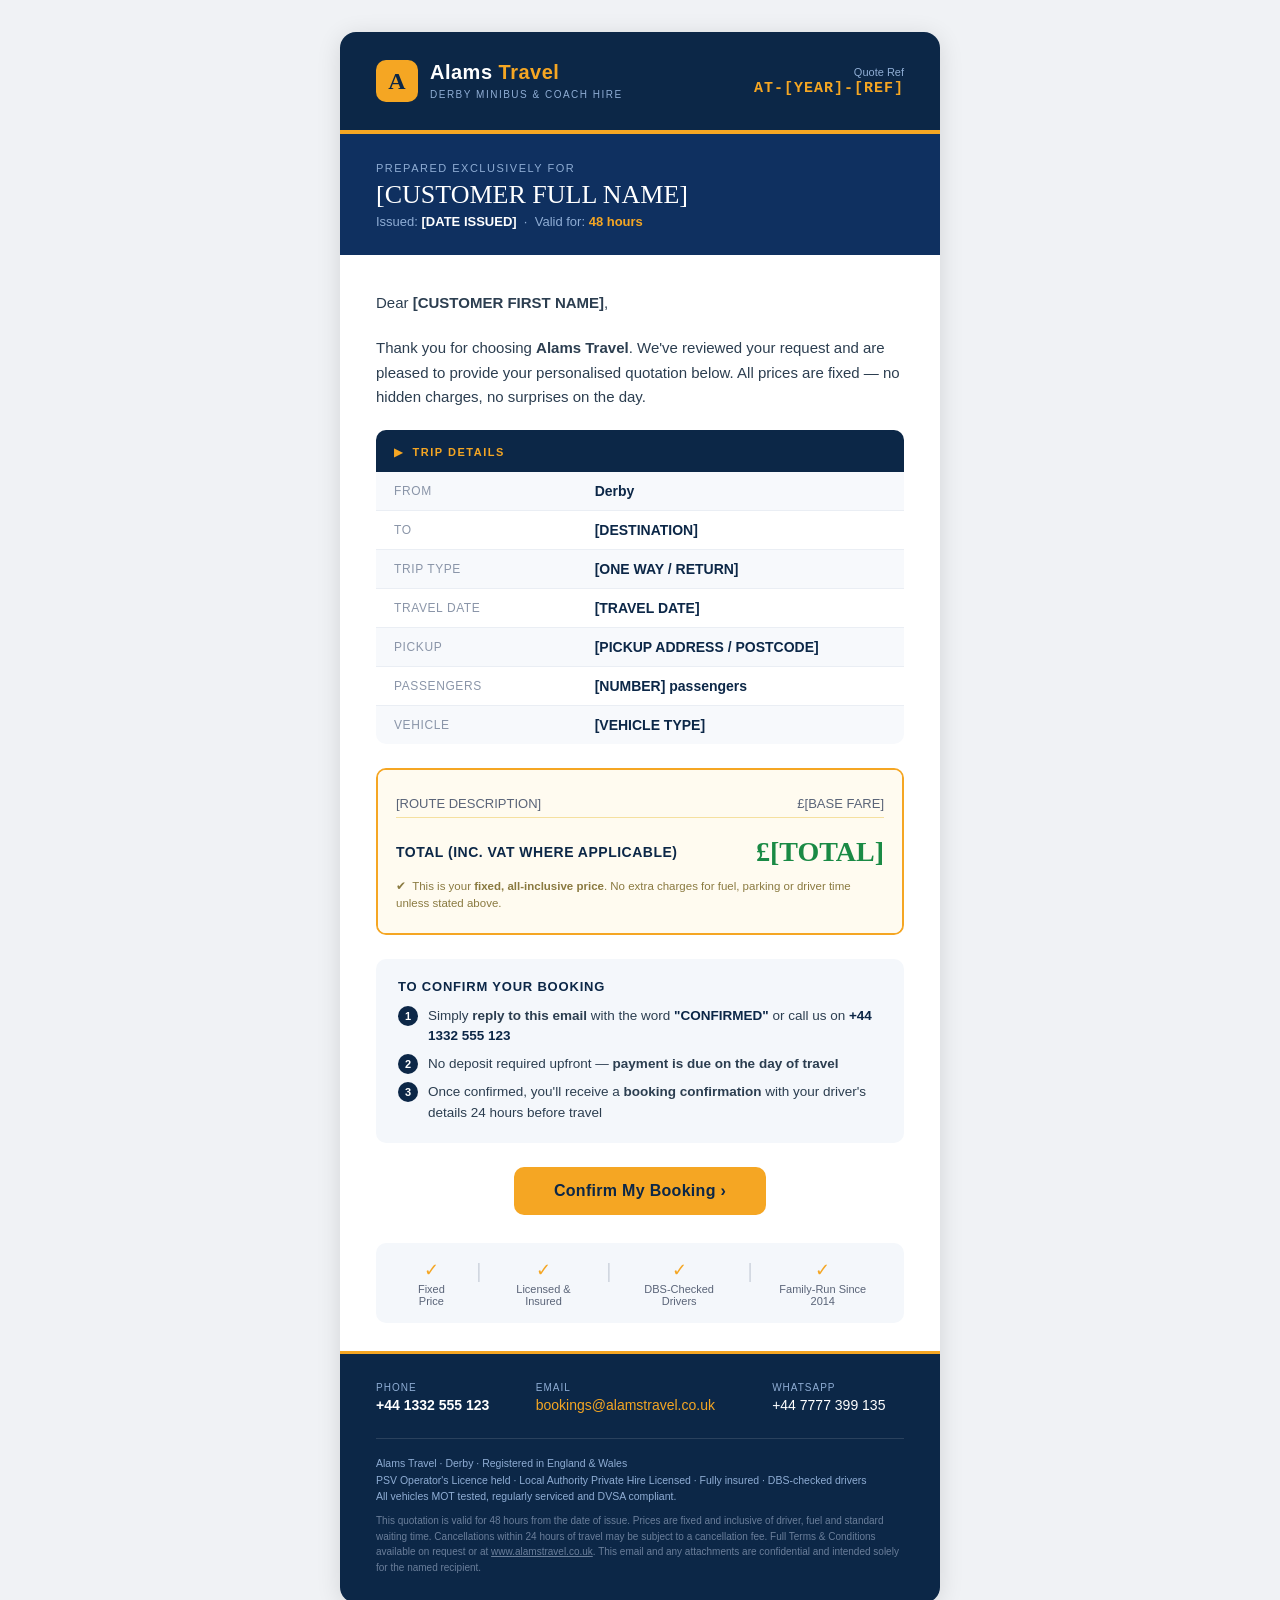
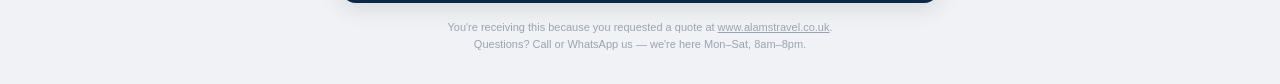
==== quotation-email-template.html @ 8080ea83 "up" ====
<!DOCTYPE html>
<html lang="en" xmlns="http://www.w3.org/1999/xhtml" xmlns:v="urn:schemas-microsoft-com:vml" xmlns:o="urn:schemas-microsoft-com:office:office">
<head>
  <meta charset="UTF-8">
  <meta name="viewport" content="width=device-width, initial-scale=1.0">
  <meta http-equiv="X-UA-Compatible" content="IE=edge">
  <meta name="x-apple-disable-message-reformatting">
  <title>Alams Travel — Your Quotation</title>
  <!--[if mso]>
  <noscript><xml><o:OfficeDocumentSettings><o:PixelsPerInch>96</o:PixelsPerInch></o:OfficeDocumentSettings></xml></noscript>
  <![endif]-->
  <style>
    /* Reset */
    body, table, td, a { -webkit-text-size-adjust:100%; -ms-text-size-adjust:100%; }
    table, td { mso-table-lspace:0pt; mso-table-rspace:0pt; }
    img { -ms-interpolation-mode:bicubic; border:0; outline:none; text-decoration:none; }
    body { margin:0; padding:0; background:#f0f2f5; font-family:Arial, Helvetica, sans-serif; }
    /* Responsive */
    @media only screen and (max-width:620px) {
      .email-container { width:100% !important; }
      .stack { display:block !important; width:100% !important; }
      .mob-pad { padding:24px 20px !important; }
      .mob-hide { display:none !important; }
    }
  </style>
</head>
<body style="margin:0;padding:0;background-color:#f0f2f5;">

<!-- ═══ PREVIEW TEXT (hidden, shows in inbox preview) ═══ -->
<div style="display:none;font-size:1px;color:#f0f2f5;line-height:1px;max-height:0;max-width:0;opacity:0;overflow:hidden;">
  Your Alams Travel quotation is ready — here are all your trip details and confirmed price.
</div>

<!-- ═══ OUTER WRAPPER ═══ -->
<table role="presentation" cellpadding="0" cellspacing="0" border="0" width="100%" style="background:#f0f2f5;">
  <tr>
    <td align="center" style="padding:32px 16px;">

      <!-- ═══ EMAIL CONTAINER (600px) ═══ -->
      <table class="email-container" role="presentation" cellpadding="0" cellspacing="0" border="0" width="600" style="border-radius:16px;overflow:hidden;box-shadow:0 4px 24px rgba(0,0,0,0.12);">

        <!-- ══ HEADER ══ -->
        <tr>
          <td style="background:#0c2747;padding:28px 36px;">
            <table role="presentation" cellpadding="0" cellspacing="0" border="0" width="100%">
              <tr>
                <td valign="middle">
                  <!-- Logo mark -->
                  <table role="presentation" cellpadding="0" cellspacing="0" border="0">
                    <tr>
                      <td style="background:#f5a623;width:42px;height:42px;border-radius:10px;text-align:center;vertical-align:middle;">
                        <span style="font-family:Georgia,'Times New Roman',serif;font-size:24px;font-weight:bold;color:#0c2747;line-height:42px;display:block;">A</span>
                      </td>
                      <td style="padding-left:12px;vertical-align:middle;">
                        <span style="font-family:Arial,Helvetica,sans-serif;font-size:20px;font-weight:bold;color:#ffffff;letter-spacing:0.5px;">Alams <span style="color:#f5a623;">Travel</span></span><br>
                        <span style="font-family:Arial,Helvetica,sans-serif;font-size:10px;color:#8fadd4;letter-spacing:1.5px;text-transform:uppercase;">Derby Minibus &amp; Coach Hire</span>
                      </td>
                    </tr>
                  </table>
                </td>
                <td align="right" valign="middle">
                  <span style="font-family:Arial,Helvetica,sans-serif;font-size:11px;color:#8fadd4;display:block;">Quote Ref</span>
                  <span style="font-family:'Courier New',Courier,monospace;font-size:15px;font-weight:bold;color:#f5a623;letter-spacing:1px;">
                    <!-- FILL IN: e.g. AT-2024-0042 -->
                    AT-[YEAR]-[REF]
                  </span>
                </td>
              </tr>
            </table>
          </td>
        </tr>

        <!-- ══ GOLD ACCENT BAR ══ -->
        <tr>
          <td style="background:#f5a623;height:4px;font-size:0;line-height:0;">&nbsp;</td>
        </tr>

        <!-- ══ HERO BAND ══ -->
        <tr>
          <td style="background:#0f3060;padding:28px 36px 26px;">
            <p style="margin:0 0 6px 0;font-family:Arial,Helvetica,sans-serif;font-size:11px;color:#8fadd4;text-transform:uppercase;letter-spacing:1.5px;">Prepared exclusively for</p>
            <h1 style="margin:0 0 4px 0;font-family:Georgia,'Times New Roman',serif;font-size:26px;color:#ffffff;font-weight:normal;">
              <!-- FILL IN: Customer full name -->
              [CUSTOMER FULL NAME]
            </h1>
            <p style="margin:0;font-family:Arial,Helvetica,sans-serif;font-size:13px;color:#8fadd4;">
              Issued: <strong style="color:#ffffff;">
                <!-- FILL IN: e.g. Monday, 27 June 2026 -->
                [DATE ISSUED]
              </strong>
              &nbsp;·&nbsp;
              Valid for: <strong style="color:#f5a623;">48 hours</strong>
            </p>
          </td>
        </tr>

        <!-- ══ MAIN BODY ══ -->
        <tr>
          <td class="mob-pad" style="background:#ffffff;padding:36px 36px 0 36px;">

            <!-- Greeting -->
            <p style="margin:0 0 20px 0;font-family:Arial,Helvetica,sans-serif;font-size:15px;color:#2c3e50;line-height:1.65;">
              Dear <strong>[CUSTOMER FIRST NAME]</strong>,
            </p>
            <p style="margin:0 0 20px 0;font-family:Arial,Helvetica,sans-serif;font-size:15px;color:#2c3e50;line-height:1.65;">
              Thank you for choosing <strong>Alams Travel</strong>. We've reviewed your request and are pleased to provide your personalised quotation below. All prices are fixed — no hidden charges, no surprises on the day.
            </p>

            <!-- ── TRIP DETAILS CARD ── -->
            <table role="presentation" cellpadding="0" cellspacing="0" border="0" width="100%" style="margin-bottom:24px;">
              <!-- Card header -->
              <tr>
                <td colspan="2" style="background:#0c2747;border-radius:10px 10px 0 0;padding:12px 18px;">
                  <span style="font-family:Arial,Helvetica,sans-serif;font-size:11px;color:#f5a623;text-transform:uppercase;letter-spacing:1.5px;font-weight:bold;">&#9654;&nbsp; Trip Details</span>
                </td>
              </tr>
              <!-- Rows -->
              <tr style="background:#f7f9fc;">
                <td style="padding:11px 18px;font-family:Arial,Helvetica,sans-serif;font-size:12px;color:#8a95a8;text-transform:uppercase;letter-spacing:0.6px;width:38%;border-bottom:1px solid #eaeef4;">From</td>
                <td style="padding:11px 18px;font-family:Arial,Helvetica,sans-serif;font-size:14px;color:#0c2747;font-weight:bold;border-bottom:1px solid #eaeef4;">Derby</td>
              </tr>
              <tr style="background:#ffffff;">
                <td style="padding:11px 18px;font-family:Arial,Helvetica,sans-serif;font-size:12px;color:#8a95a8;text-transform:uppercase;letter-spacing:0.6px;border-bottom:1px solid #eaeef4;">To</td>
                <!-- FILL IN: Destination -->
                <td style="padding:11px 18px;font-family:Arial,Helvetica,sans-serif;font-size:14px;color:#0c2747;font-weight:bold;border-bottom:1px solid #eaeef4;">[DESTINATION]</td>
              </tr>
              <tr style="background:#f7f9fc;">
                <td style="padding:11px 18px;font-family:Arial,Helvetica,sans-serif;font-size:12px;color:#8a95a8;text-transform:uppercase;letter-spacing:0.6px;border-bottom:1px solid #eaeef4;">Trip Type</td>
                <!-- FILL IN: One way / Return -->
                <td style="padding:11px 18px;font-family:Arial,Helvetica,sans-serif;font-size:14px;color:#0c2747;font-weight:bold;border-bottom:1px solid #eaeef4;">[ONE WAY / RETURN]</td>
              </tr>
              <tr style="background:#ffffff;">
                <td style="padding:11px 18px;font-family:Arial,Helvetica,sans-serif;font-size:12px;color:#8a95a8;text-transform:uppercase;letter-spacing:0.6px;border-bottom:1px solid #eaeef4;">Travel Date</td>
                <!-- FILL IN: e.g. Saturday, 12 July 2026 -->
                <td style="padding:11px 18px;font-family:Arial,Helvetica,sans-serif;font-size:14px;color:#0c2747;font-weight:bold;border-bottom:1px solid #eaeef4;">[TRAVEL DATE]</td>
              </tr>
              <tr style="background:#f7f9fc;">
                <td style="padding:11px 18px;font-family:Arial,Helvetica,sans-serif;font-size:12px;color:#8a95a8;text-transform:uppercase;letter-spacing:0.6px;border-bottom:1px solid #eaeef4;">Pickup</td>
                <!-- FILL IN: Customer's pickup address -->
                <td style="padding:11px 18px;font-family:Arial,Helvetica,sans-serif;font-size:14px;color:#0c2747;font-weight:bold;border-bottom:1px solid #eaeef4;">[PICKUP ADDRESS / POSTCODE]</td>
              </tr>
              <tr style="background:#ffffff;">
                <td style="padding:11px 18px;font-family:Arial,Helvetica,sans-serif;font-size:12px;color:#8a95a8;text-transform:uppercase;letter-spacing:0.6px;border-bottom:1px solid #eaeef4;">Passengers</td>
                <!-- FILL IN: Number of passengers -->
                <td style="padding:11px 18px;font-family:Arial,Helvetica,sans-serif;font-size:14px;color:#0c2747;font-weight:bold;border-bottom:1px solid #eaeef4;">[NUMBER] passengers</td>
              </tr>
              <tr style="background:#f7f9fc;">
                <td style="padding:11px 18px;font-family:Arial,Helvetica,sans-serif;font-size:12px;color:#8a95a8;text-transform:uppercase;letter-spacing:0.6px;border-radius:0 0 0 10px;">Vehicle</td>
                <!-- FILL IN: e.g. 16 Seater Minibus / 7-8 Seater MPV -->
                <td style="padding:11px 18px;font-family:Arial,Helvetica,sans-serif;font-size:14px;color:#0c2747;font-weight:bold;border-radius:0 0 10px 0;">[VEHICLE TYPE]</td>
              </tr>
            </table>

            <!-- ── PRICE CARD ── -->
            <table role="presentation" cellpadding="0" cellspacing="0" border="0" width="100%" style="margin-bottom:24px;border:2px solid #f5a623;border-radius:10px;overflow:hidden;">
              <tr>
                <td style="background:#fffbf0;padding:20px 18px;">
                  <table role="presentation" cellpadding="0" cellspacing="0" border="0" width="100%">

                    <!-- Base fare row -->
                    <tr>
                      <td style="padding:6px 0;font-family:Arial,Helvetica,sans-serif;font-size:13px;color:#5a6478;">
                        <!-- FILL IN: e.g. Derby → Nottingham (16 miles, return) -->
                        [ROUTE DESCRIPTION]
                      </td>
                      <!-- FILL IN: base fare amount -->
                      <td align="right" style="padding:6px 0;font-family:Arial,Helvetica,sans-serif;font-size:13px;color:#5a6478;">£[BASE FARE]</td>
                    </tr>

                    <!-- Optional extras — delete rows you don't need -->
                    <!--
                    <tr>
                      <td style="padding:6px 0;font-family:Arial,Helvetica,sans-serif;font-size:13px;color:#5a6478;">Late night / early morning surcharge</td>
                      <td align="right" style="padding:6px 0;font-family:Arial,Helvetica,sans-serif;font-size:13px;color:#5a6478;">£[AMOUNT]</td>
                    </tr>
                    <tr>
                      <td style="padding:6px 0;font-family:Arial,Helvetica,sans-serif;font-size:13px;color:#5a6478;">Child seat (requested)</td>
                      <td align="right" style="padding:6px 0;font-family:Arial,Helvetica,sans-serif;font-size:13px;color:#5a6478;">£[AMOUNT]</td>
                    </tr>
                    -->

                    <!-- Divider -->
                    <tr>
                      <td colspan="2" style="border-top:1px solid #f5e0a0;padding-top:14px;padding-bottom:4px;"></td>
                    </tr>

                    <!-- TOTAL -->
                    <tr>
                      <td style="font-family:Arial,Helvetica,sans-serif;font-size:14px;font-weight:bold;color:#0c2747;text-transform:uppercase;letter-spacing:0.5px;">Total (inc. VAT where applicable)</td>
                      <!-- FILL IN: confirmed total price -->
                      <td align="right">
                        <span style="font-family:Georgia,'Times New Roman',serif;font-size:28px;font-weight:bold;color:#1a8a45;">£[TOTAL]</span>
                      </td>
                    </tr>

                    <!-- Fixed price note -->
                    <tr>
                      <td colspan="2" style="padding-top:10px;font-family:Arial,Helvetica,sans-serif;font-size:11.5px;color:#8a7a40;line-height:1.5;">
                        ✔&nbsp; This is your <strong>fixed, all-inclusive price</strong>. No extra charges for fuel, parking or driver time unless stated above.
                      </td>
                    </tr>

                  </table>
                </td>
              </tr>
            </table>

            <!-- ── SPECIAL NOTES (optional — delete if not needed) ── -->
            <!--
            <table role="presentation" cellpadding="0" cellspacing="0" border="0" width="100%" style="margin-bottom:24px;background:#eef6ff;border-left:4px solid #3a7fd5;border-radius:0 8px 8px 0;">
              <tr>
                <td style="padding:14px 18px;font-family:Arial,Helvetica,sans-serif;font-size:13.5px;color:#1a3a5c;line-height:1.6;">
                  <strong>Note:</strong> [ADD ANY SPECIAL NOTES — e.g. flight tracking confirmed, meet &amp; greet included, wheelchair accessible vehicle arranged, etc.]
                </td>
              </tr>
            </table>
            -->

            <!-- ── HOW TO CONFIRM ── -->
            <table role="presentation" cellpadding="0" cellspacing="0" border="0" width="100%" style="margin-bottom:24px;">
              <tr>
                <td style="background:#f4f7fb;border-radius:10px;padding:20px 22px;">
                  <p style="margin:0 0 12px 0;font-family:Arial,Helvetica,sans-serif;font-size:13px;font-weight:bold;color:#0c2747;text-transform:uppercase;letter-spacing:0.8px;">To confirm your booking</p>
                  <table role="presentation" cellpadding="0" cellspacing="0" border="0">
                    <tr>
                      <td valign="top" style="padding-right:10px;padding-bottom:8px;">
                        <span style="background:#0c2747;color:#fff;font-family:Arial,Helvetica,sans-serif;font-size:11px;font-weight:bold;border-radius:50%;display:inline-block;width:20px;height:20px;text-align:center;line-height:20px;">1</span>
                      </td>
                      <td style="font-family:Arial,Helvetica,sans-serif;font-size:13.5px;color:#2c3e50;line-height:1.5;padding-bottom:8px;">
                        Simply <strong>reply to this email</strong> with the word <strong style="color:#0c2747;">"CONFIRMED"</strong> or call us on <strong><a href="tel:+441332555123" style="color:#0c2747;text-decoration:none;">+44 1332 555 123</a></strong>
                      </td>
                    </tr>
                    <tr>
                      <td valign="top" style="padding-right:10px;padding-bottom:8px;">
                        <span style="background:#0c2747;color:#fff;font-family:Arial,Helvetica,sans-serif;font-size:11px;font-weight:bold;border-radius:50%;display:inline-block;width:20px;height:20px;text-align:center;line-height:20px;">2</span>
                      </td>
                      <td style="font-family:Arial,Helvetica,sans-serif;font-size:13.5px;color:#2c3e50;line-height:1.5;padding-bottom:8px;">
                        No deposit required upfront — <strong>payment is due on the day of travel</strong>
                      </td>
                    </tr>
                    <tr>
                      <td valign="top" style="padding-right:10px;">
                        <span style="background:#0c2747;color:#fff;font-family:Arial,Helvetica,sans-serif;font-size:11px;font-weight:bold;border-radius:50%;display:inline-block;width:20px;height:20px;text-align:center;line-height:20px;">3</span>
                      </td>
                      <td style="font-family:Arial,Helvetica,sans-serif;font-size:13.5px;color:#2c3e50;line-height:1.5;">
                        Once confirmed, you'll receive a <strong>booking confirmation</strong> with your driver's details 24 hours before travel
                      </td>
                    </tr>
                  </table>
                </td>
              </tr>
            </table>

            <!-- ── CTA BUTTON ── -->
            <table role="presentation" cellpadding="0" cellspacing="0" border="0" width="100%" style="margin-bottom:28px;">
              <tr>
                <td align="center">
                  <!--[if mso]>
                  <v:roundrect xmlns:v="urn:schemas-microsoft-com:vml" xmlns:w="urn:schemas-microsoft-com:office:word"
                    href="mailto:bookings@alamstravel.co.uk?subject=CONFIRMED - Quote Ref AT-[YEAR]-[REF]&body=Hi Alams Travel, I confirm I would like to book this journey. Quote Ref: AT-[YEAR]-[REF]"
                    style="height:50px;width:260px;v-text-anchor:middle;" arcsize="18%" stroke="f" fillcolor="#f5a623">
                    <w:anchorlock/>
                    <center style="color:#0c2747;font-family:Arial,Helvetica,sans-serif;font-size:16px;font-weight:bold;">Confirm My Booking ›</center>
                  </v:roundrect>
                  <![endif]-->
                  <!--[if !mso]><!-->
                  <a href="mailto:bookings@alamstravel.co.uk?subject=CONFIRMED%20-%20Quote%20Ref%20AT-[YEAR]-[REF]&body=Hi%20Alams%20Travel%2C%20I%20confirm%20I%20would%20like%20to%20book%20this%20journey.%20Quote%20Ref%3A%20AT-[YEAR]-[REF]"
                     style="background:#f5a623;color:#0c2747;font-family:Arial,Helvetica,sans-serif;font-size:16px;font-weight:bold;text-decoration:none;padding:15px 40px;border-radius:10px;display:inline-block;letter-spacing:0.3px;">
                    Confirm My Booking &rsaquo;
                  </a>
                  <!--<![endif]-->
                </td>
              </tr>
            </table>

            <!-- ── TRUST BADGES ── -->
            <table role="presentation" cellpadding="0" cellspacing="0" border="0" width="100%" style="margin-bottom:28px;">
              <tr>
                <td align="center" style="background:#f4f7fb;border-radius:10px;padding:16px;">
                  <table role="presentation" cellpadding="0" cellspacing="0" border="0">
                    <tr>
                      <td align="center" style="padding:0 14px;">
                        <div style="font-family:Arial,Helvetica,sans-serif;font-size:18px;color:#f5a623;">&#10003;</div>
                        <div style="font-family:Arial,Helvetica,sans-serif;font-size:11px;color:#5a6478;margin-top:2px;">Fixed Price</div>
                      </td>
                      <td style="color:#d0d6e0;font-size:20px;">&nbsp;|&nbsp;</td>
                      <td align="center" style="padding:0 14px;">
                        <div style="font-family:Arial,Helvetica,sans-serif;font-size:18px;color:#f5a623;">&#10003;</div>
                        <div style="font-family:Arial,Helvetica,sans-serif;font-size:11px;color:#5a6478;margin-top:2px;">Licensed &amp; Insured</div>
                      </td>
                      <td style="color:#d0d6e0;font-size:20px;">&nbsp;|&nbsp;</td>
                      <td align="center" style="padding:0 14px;">
                        <div style="font-family:Arial,Helvetica,sans-serif;font-size:18px;color:#f5a623;">&#10003;</div>
                        <div style="font-family:Arial,Helvetica,sans-serif;font-size:11px;color:#5a6478;margin-top:2px;">DBS-Checked Drivers</div>
                      </td>
                      <td style="color:#d0d6e0;font-size:20px;">&nbsp;|&nbsp;</td>
                      <td align="center" style="padding:0 14px;">
                        <div style="font-family:Arial,Helvetica,sans-serif;font-size:18px;color:#f5a623;">&#10003;</div>
                        <div style="font-family:Arial,Helvetica,sans-serif;font-size:11px;color:#5a6478;margin-top:2px;">Family-Run Since 2014</div>
                      </td>
                    </tr>
                  </table>
                </td>
              </tr>
            </table>

          </td>
        </tr>

        <!-- ══ GOLD DIVIDER ══ -->
        <tr>
          <td style="background:#f5a623;height:3px;font-size:0;line-height:0;">&nbsp;</td>
        </tr>

        <!-- ══ FOOTER ══ -->
        <tr>
          <td style="background:#0c2747;padding:28px 36px;">
            <table role="presentation" cellpadding="0" cellspacing="0" border="0" width="100%">

              <!-- Contact row -->
              <tr>
                <td style="padding-bottom:16px;">
                  <table role="presentation" cellpadding="0" cellspacing="0" border="0" width="100%">
                    <tr>
                      <td class="stack" style="vertical-align:top;padding-right:24px;padding-bottom:8px;">
                        <p style="margin:0 0 3px 0;font-family:Arial,Helvetica,sans-serif;font-size:10px;color:#8fadd4;text-transform:uppercase;letter-spacing:1px;">Phone</p>
                        <a href="tel:+441332555123" style="font-family:Arial,Helvetica,sans-serif;font-size:14px;color:#ffffff;text-decoration:none;font-weight:bold;">+44 1332 555 123</a>
                      </td>
                      <td class="stack" style="vertical-align:top;padding-right:24px;padding-bottom:8px;">
                        <p style="margin:0 0 3px 0;font-family:Arial,Helvetica,sans-serif;font-size:10px;color:#8fadd4;text-transform:uppercase;letter-spacing:1px;">Email</p>
                        <a href="mailto:bookings@alamstravel.co.uk" style="font-family:Arial,Helvetica,sans-serif;font-size:14px;color:#f5a623;text-decoration:none;">bookings@alamstravel.co.uk</a>
                      </td>
                      <td class="stack" style="vertical-align:top;padding-bottom:8px;">
                        <p style="margin:0 0 3px 0;font-family:Arial,Helvetica,sans-serif;font-size:10px;color:#8fadd4;text-transform:uppercase;letter-spacing:1px;">WhatsApp</p>
                        <a href="https://wa.me/447777399135" style="font-family:Arial,Helvetica,sans-serif;font-size:14px;color:#ffffff;text-decoration:none;">+44 7777 399 135</a>
                      </td>
                    </tr>
                  </table>
                </td>
              </tr>

              <!-- Divider -->
              <tr>
                <td style="border-top:1px solid rgba(255,255,255,0.12);padding-top:16px;">

                  <!-- Compliance line -->
                  <p style="margin:0 0 8px 0;font-family:Arial,Helvetica,sans-serif;font-size:10.5px;color:#8fadd4;line-height:1.6;">
                    Alams Travel · Derby · Registered in England &amp; Wales<br>
                    PSV Operator's Licence held · Local Authority Private Hire Licensed · Fully insured · DBS-checked drivers<br>
                    All vehicles MOT tested, regularly serviced and DVSA compliant.
                  </p>

                  <!-- Legal small print -->
                  <p style="margin:0;font-family:Arial,Helvetica,sans-serif;font-size:10px;color:#6a7e9a;line-height:1.55;">
                    This quotation is valid for 48 hours from the date of issue. Prices are fixed and inclusive of driver, fuel and standard waiting time.
                    Cancellations within 24 hours of travel may be subject to a cancellation fee. Full Terms &amp; Conditions available on request or at
                    <a href="https://www.alamstravel.co.uk" style="color:#6a7e9a;">www.alamstravel.co.uk</a>.
                    This email and any attachments are confidential and intended solely for the named recipient.
                  </p>

                </td>
              </tr>

            </table>
          </td>
        </tr>

      </table>
      <!-- /email container -->

      <!-- ══ BELOW-EMAIL NOTE ══ -->
      <p style="font-family:Arial,Helvetica,sans-serif;font-size:11px;color:#9aa4b2;text-align:center;margin:16px 0 0 0;line-height:1.5;">
        You're receiving this because you requested a quote at <a href="https://www.alamstravel.co.uk" style="color:#9aa4b2;">www.alamstravel.co.uk</a>.<br>
        Questions? Call or WhatsApp us — we're here Mon–Sat, 8am–8pm.
      </p>

    </td>
  </tr>
</table>

</body>
</html>
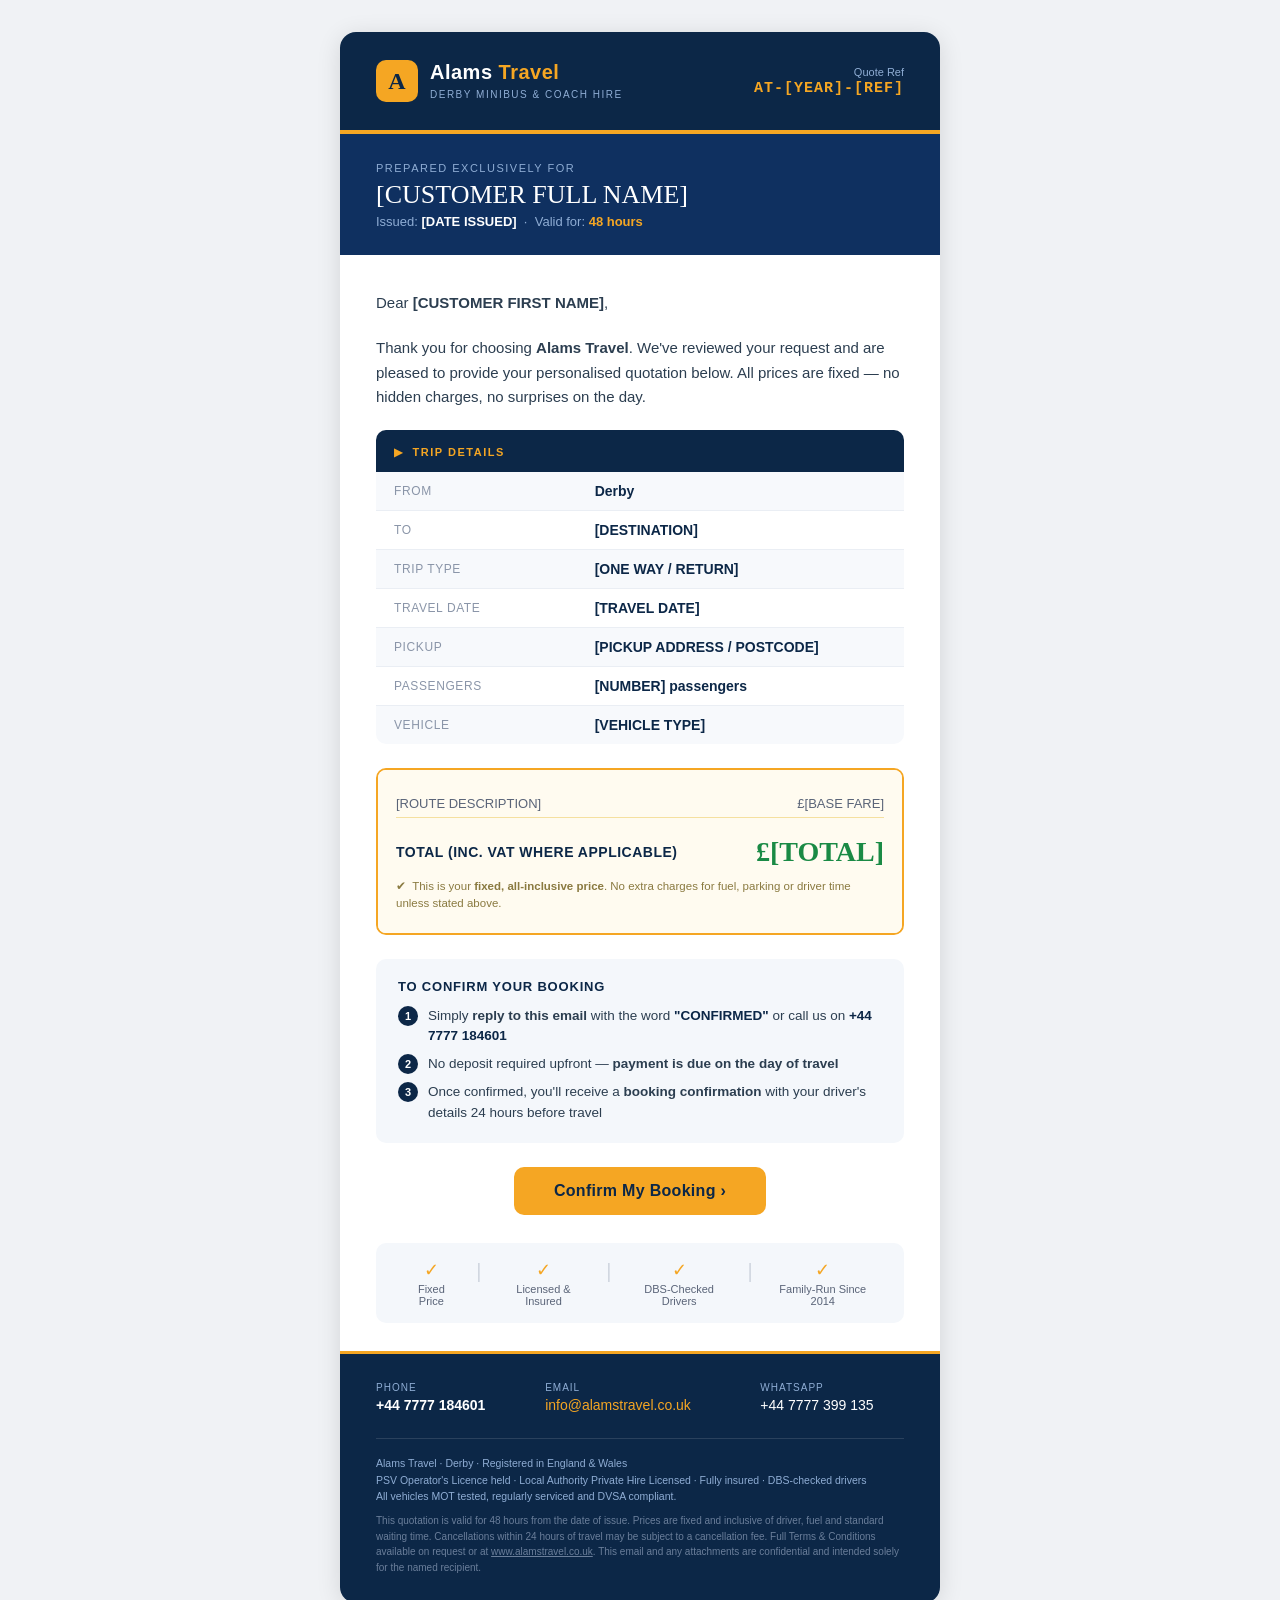
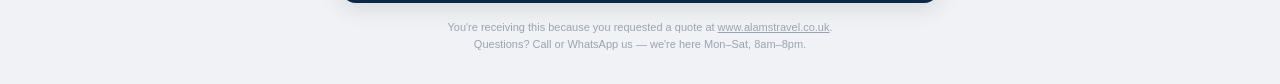
==== commit cdea8a90: "up" ====
--- a/quotation-email-template.html
+++ b/quotation-email-template.html
@@ -227,7 +227,7 @@
                         <span style="background:#0c2747;color:#fff;font-family:Arial,Helvetica,sans-serif;font-size:11px;font-weight:bold;border-radius:50%;display:inline-block;width:20px;height:20px;text-align:center;line-height:20px;">1</span>
                       </td>
                       <td style="font-family:Arial,Helvetica,sans-serif;font-size:13.5px;color:#2c3e50;line-height:1.5;padding-bottom:8px;">
-                        Simply <strong>reply to this email</strong> with the word <strong style="color:#0c2747;">"CONFIRMED"</strong> or call us on <strong><a href="tel:+441332555123" style="color:#0c2747;text-decoration:none;">+44 1332 555 123</a></strong>
+                        Simply <strong>reply to this email</strong> with the word <strong style="color:#0c2747;">"CONFIRMED"</strong> or call us on <strong><a href="tel:+441332555123" style="color:#0c2747;text-decoration:none;">+44 7777 184601</a></strong>
                       </td>
                     </tr>
                     <tr>
@@ -257,14 +257,14 @@
                 <td align="center">
                   <!--[if mso]>
                   <v:roundrect xmlns:v="urn:schemas-microsoft-com:vml" xmlns:w="urn:schemas-microsoft-com:office:word"
-                    href="mailto:bookings@alamstravel.co.uk?subject=CONFIRMED - Quote Ref AT-[YEAR]-[REF]&body=Hi Alams Travel, I confirm I would like to book this journey. Quote Ref: AT-[YEAR]-[REF]"
+                    href="mailto:info@alamstravel.co.uk?subject=CONFIRMED - Quote Ref AT-[YEAR]-[REF]&body=Hi Alams Travel, I confirm I would like to book this journey. Quote Ref: AT-[YEAR]-[REF]"
                     style="height:50px;width:260px;v-text-anchor:middle;" arcsize="18%" stroke="f" fillcolor="#f5a623">
                     <w:anchorlock/>
                     <center style="color:#0c2747;font-family:Arial,Helvetica,sans-serif;font-size:16px;font-weight:bold;">Confirm My Booking ›</center>
                   </v:roundrect>
                   <![endif]-->
                   <!--[if !mso]><!-->
-                  <a href="mailto:bookings@alamstravel.co.uk?subject=CONFIRMED%20-%20Quote%20Ref%20AT-[YEAR]-[REF]&body=Hi%20Alams%20Travel%2C%20I%20confirm%20I%20would%20like%20to%20book%20this%20journey.%20Quote%20Ref%3A%20AT-[YEAR]-[REF]"
+                  <a href="mailto:info@alamstravel.co.uk?subject=CONFIRMED%20-%20Quote%20Ref%20AT-[YEAR]-[REF]&body=Hi%20Alams%20Travel%2C%20I%20confirm%20I%20would%20like%20to%20book%20this%20journey.%20Quote%20Ref%3A%20AT-[YEAR]-[REF]"
                      style="background:#f5a623;color:#0c2747;font-family:Arial,Helvetica,sans-serif;font-size:16px;font-weight:bold;text-decoration:none;padding:15px 40px;border-radius:10px;display:inline-block;letter-spacing:0.3px;">
                     Confirm My Booking &rsaquo;
                   </a>
@@ -324,11 +324,11 @@
                     <tr>
                       <td class="stack" style="vertical-align:top;padding-right:24px;padding-bottom:8px;">
                         <p style="margin:0 0 3px 0;font-family:Arial,Helvetica,sans-serif;font-size:10px;color:#8fadd4;text-transform:uppercase;letter-spacing:1px;">Phone</p>
-                        <a href="tel:+441332555123" style="font-family:Arial,Helvetica,sans-serif;font-size:14px;color:#ffffff;text-decoration:none;font-weight:bold;">+44 1332 555 123</a>
+                        <a href="tel:+441332555123" style="font-family:Arial,Helvetica,sans-serif;font-size:14px;color:#ffffff;text-decoration:none;font-weight:bold;">+44 7777 184601</a>
                       </td>
                       <td class="stack" style="vertical-align:top;padding-right:24px;padding-bottom:8px;">
                         <p style="margin:0 0 3px 0;font-family:Arial,Helvetica,sans-serif;font-size:10px;color:#8fadd4;text-transform:uppercase;letter-spacing:1px;">Email</p>
-                        <a href="mailto:bookings@alamstravel.co.uk" style="font-family:Arial,Helvetica,sans-serif;font-size:14px;color:#f5a623;text-decoration:none;">bookings@alamstravel.co.uk</a>
+                        <a href="mailto:info@alamstravel.co.uk" style="font-family:Arial,Helvetica,sans-serif;font-size:14px;color:#f5a623;text-decoration:none;">info@alamstravel.co.uk</a>
                       </td>
                       <td class="stack" style="vertical-align:top;padding-bottom:8px;">
                         <p style="margin:0 0 3px 0;font-family:Arial,Helvetica,sans-serif;font-size:10px;color:#8fadd4;text-transform:uppercase;letter-spacing:1px;">WhatsApp</p>
